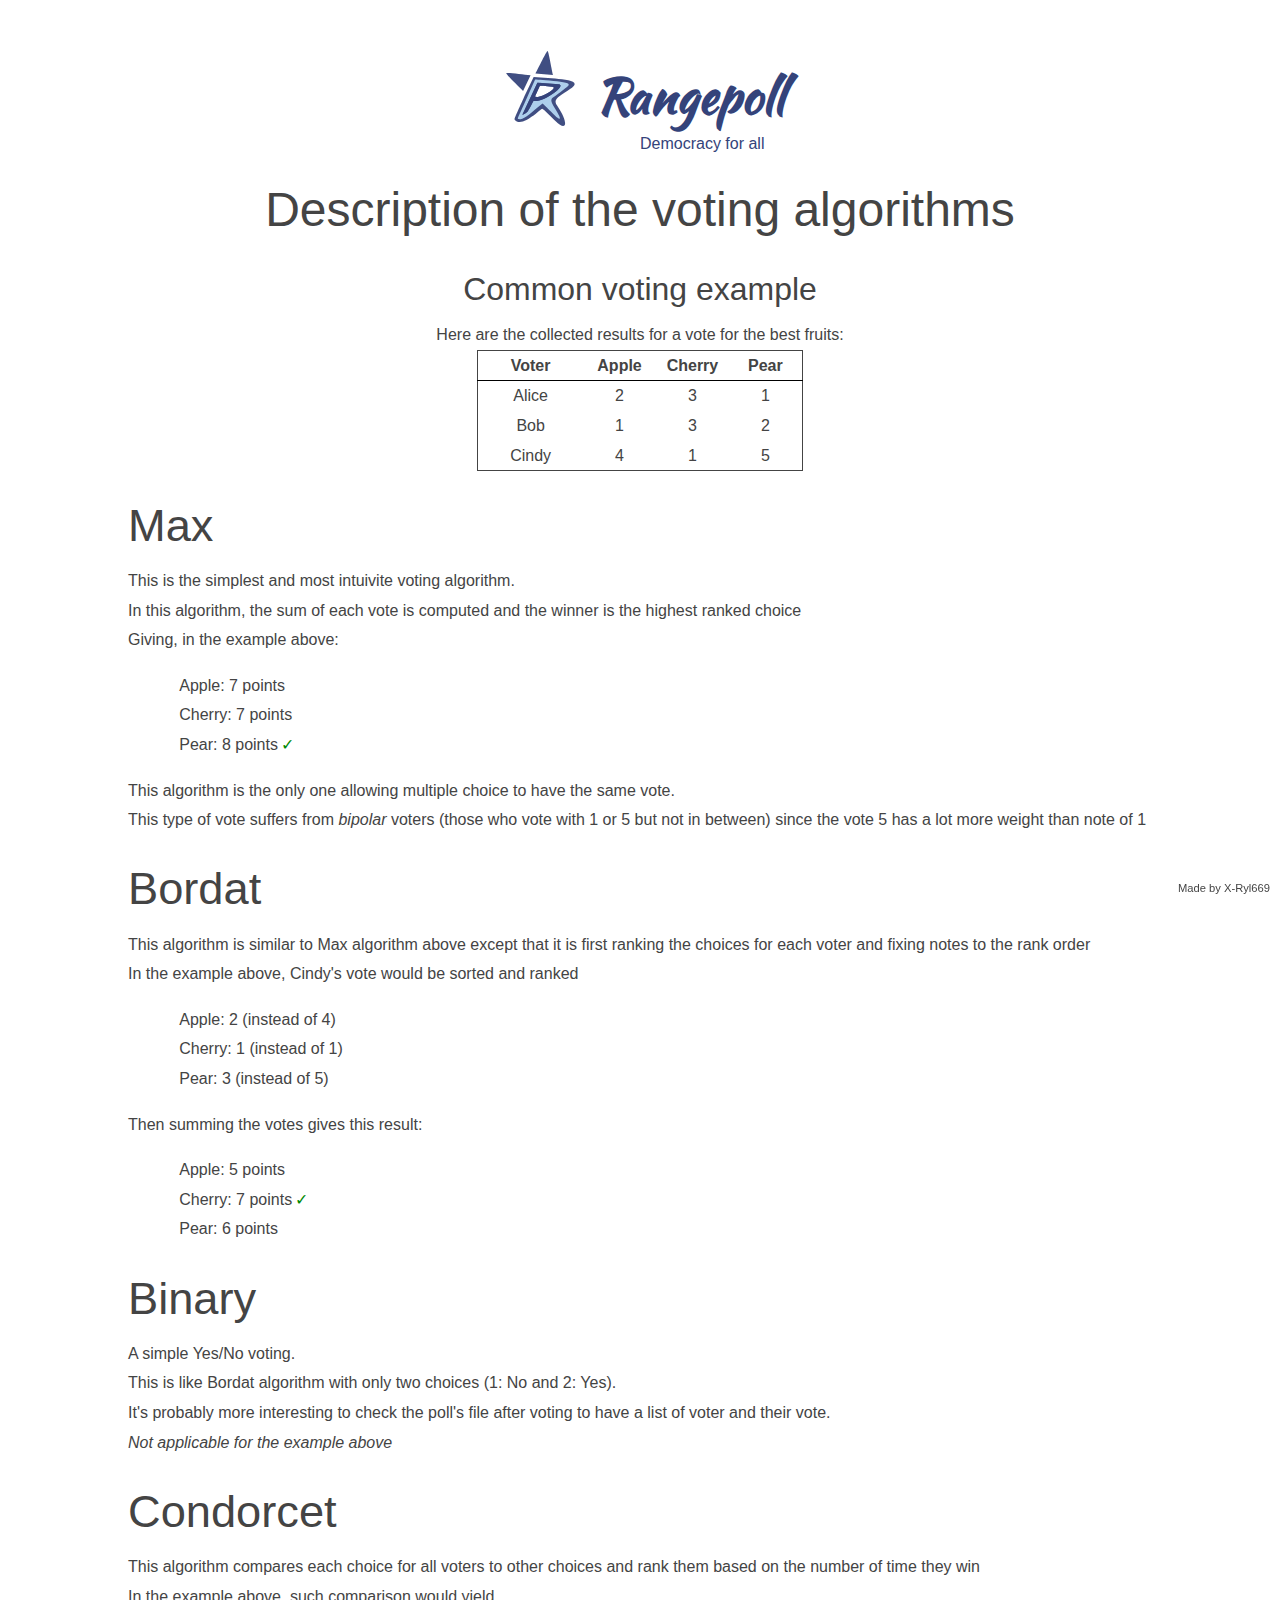
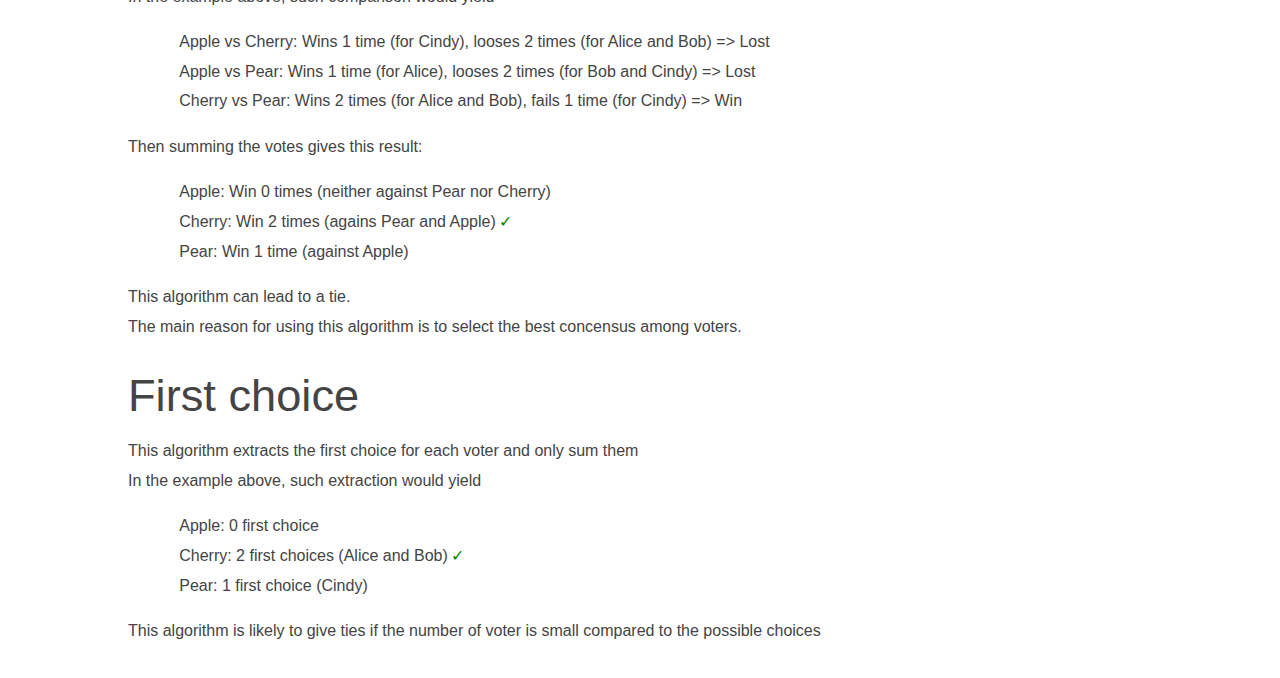
==== static/html/voting_algorithm.html @ 9acef11a "Fix error with static file serving not working on Heroku instance" ====
<!DOCTYPE html>
<html>
<head>
    <link href="../css/index.css" rel="stylesheet"/>
    <script src="../js/njs.min.js"></script>    
</head>
<body>
    <logo>Rangepoll</logo>
<h1>Description of the voting algorithms</h1>
<h3>Common voting example</h3>
Here are the collected results for a vote for the best fruits:
<table class="help">
<thead>
    <tr><th>Voter</th><th>Apple</th><th>Cherry</th><th>Pear</th></tr>
</thead>
<tbody>
<tr><td>Alice</td><td>2</td><td>3</td><td>1</td></tr>   
<tr><td>Bob</td><td>1</td><td>3</td><td>2</td></tr>   
<tr><td>Cindy</td><td>4</td><td>1</td><td>5</td></tr>   
</tbody>
</table>

<div class="leftAlign">
    <h2>Max</h2>
    <div>This is the simplest and most intuivite voting algorithm.</div>
    <div>In this algorithm, the sum of each vote is computed and the winner is the highest ranked choice</div>
    <div>Giving, in the example above:</div>
    <ul>
        <li>Apple: 7 points</li>
        <li>Cherry: 7 points</li>
        <li class="winner">Pear: 8 points</li>
    </ul>
    <div>This algorithm is the only one allowing multiple choice to have the same vote.</div>
    <div>This type of vote suffers from <em>bipolar</em> voters (those who vote with 1 or 5 but not in between) since the vote 5 has a lot more weight than note of 1</div> 

    <h2>Bordat</h2>
    <div>This algorithm is similar to Max algorithm above except that it is first ranking the choices for each voter and fixing notes to the rank order</div>
    <div>In the example above, Cindy's vote would be sorted and ranked</div>
    <ul>
        <li>Apple: 2 (instead of 4)</li>
        <li>Cherry: 1 (instead of 1)</li>
        <li>Pear: 3 (instead of 5)</li>    
    </ul>
    <div>Then summing the votes gives this result:</div>
    <ul>
        <li>Apple: 5 points</li>
        <li class="winner">Cherry: 7 points</li>
        <li>Pear: 6 points</li>
    </ul>

    <h2>Binary</h2>
    <div>A simple Yes/No voting.</div>
    <div>This is like Bordat algorithm with only two choices (1: No and 2: Yes).</div> 
    <div>It's probably more interesting to check the poll's file after voting to have a list of voter and their vote.</div>
    <div><em>Not applicable for the example above</em></div>



    <h2>Condorcet</h2>
    <div>This algorithm compares each choice for all voters to other choices and rank them based on the number of time they win</div>
    <div>In the example above, such comparison would yield</div>
    <ul>
        <li>Apple vs Cherry: Wins 1 time (for Cindy), looses 2 times (for Alice and Bob) => <b>Lost</b></li>
        <li>Apple vs Pear: Wins 1 time (for Alice), looses 2 times (for Bob and Cindy) => <b>Lost</b></li>
        <li>Cherry vs Pear: Wins 2 times (for Alice and Bob), fails 1 time (for Cindy) => <b>Win</b></li>
    </ul>
    <div>Then summing the votes gives this result:</div>
    <ul>
        <li>Apple: Win 0 times (neither against Pear nor Cherry)</li>
        <li class="winner">Cherry: Win 2 times (agains Pear and Apple)</li>
        <li>Pear: Win 1 time (against Apple)</li>    
    </ul>
    <div>This algorithm can lead to a tie.</div>
    <div>The main reason for using this algorithm is to select the best concensus among voters.</div>

    <h2>First choice</h2>
    <div>This algorithm extracts the first choice for each voter and only sum them</div>
    <div>In the example above, such extraction would yield</div>
    <ul>
        <li>Apple: 0 first choice</li>
        <li class="winner">Cherry: 2 first choices (Alice and Bob)</li>
        <li>Pear: 1 first choice (Cindy)</li>
    </ul>
    <div>This algorithm is likely to give ties if the number of voter is small compared to the possible choices</div>



    
</div>
<footer>Made by X-Ryl669</footer>
</body>    
</html>
---- static/css/index.css ----
@import url('https://fonts.googleapis.com/css2?family=Kaushan+Script&display=swap');
* { margin: 0; padding: 0; }

html {
    font-size: 12px;
    text-rendering: optimizeLegibility !important;
    -webkit-font-smoothing: antialiased !important;
    -moz-osx-font-smoothing: grayscale;
}

logo {
  background: url("logo.svg") no-repeat 0 0px;
  height: 128px;
  padding-left: 100px;
  display: inline-block;
  background-size: contain;
  font-family: 'Kaushan Script', cursive;
  font-size: 3rem;
  line-height: 8rem;
  font-weight: bold;
  color: #34437a;
  position: relative;
  margin-bottom: 1rem;
}
logo:after {
  content: 'Democracy for all';
  font-family: sans-serif;
  font-weight: 100;
  font-size: 1rem;
  display: block;
  position: absolute;
  top: 3rem;
  left: 50%;
}

  @media screen and (min-width: 32rem) and (max-width: 48rem) {
    html {
      font-size: 15px;
    }
  }
  
  @media screen and (min-width: 48rem) {
    html {
      font-size: 16px;
    }
  }
  
  body {
    line-height: 1.85;
  }
  
  p,
  .air-p {
    font-size: 1rem;
    margin-bottom: 1.3rem;
  }
  
  h1,
  .air-h1,
  h2,
  .air-h2,
  h3,
  .air-h3,
  h4,
  .air-h4 {
    margin: 1.414rem 0 .5rem;
    font-weight: inherit;
    line-height: 1.42;
  }
  
  h1,
  .air-h1 {
    margin-top: 0;
    font-size: 3rem;
  }
  
  h2,
  .air-h2 {
    font-size: 2.827rem;
  }
  
  h3,
  .air-h3 {
    font-size: 1.999rem;
  }
  
  h4,
  .air-h4 {
    font-size: 1.414rem;
  }
  
  h5,
  .air-h5 {
    font-size: 1.121rem;
  }
  
  h6,
  .air-h6 {
    font-size: .88rem;
  }
  
  small,
  .air-small {
    font-size: .707em;
  }
  
  /* https://github.com/mrmrs/fluidity */
  
  img,
  canvas,
  iframe,
  video,
  svg,
  select,
  textarea {
    max-width: 100%;
  }
  
  @import url(http://fonts.googleapis.com/css?family=Open+Sans:300italic,300);
  
  body {
    color: #444;
    font-family: 'Open Sans', Helvetica, sans-serif;
    font-weight: 300;
    margin: 1rem auto 1rem;
    max-width: 80vw;
    text-align: center;
  }
  
  img {
    border-radius: 50%;
    height: 200px;
    margin: 0 auto;
    width: 200px;
  }
  
  a,
  a:visited {
    text-decoration: none;
    display: inline-block;
  }
    
  pre {
    background-color: #fafafa;
    padding: 1rem;
    text-align: left;
  }
  
  blockquote {
    margin: 0;
    border-left: 5px solid #7a7a7a;
    font-style: italic;
    padding: 1.33em;
    text-align: left;
  }
  
  ul,
  ol,
  li {
    text-align: left;
  }
  
  p {
    color: #777;
  }

body { padding: 1em; }

a.user {
    position: fixed;
    top: 10px;
    right: 20px;
    text-decoration: none;
    color: #000;
}
a.user::after {
    content: ' ';
    position: absolute;
    transition: all ease 0.3s;
    top: 10px;
    font-weight: bold;
}
a.user:hover::after {
    content: 'Log out';
    right: 0px;
    width: max-content;
    top: 20px;
    color: #800;
}

div.dialog
{
    font-weight: lighter;
    font-family: sans-serif;
    font-size: 1em;
}
div.dialog i {
    margin: 1em auto;
    display: block;
}

.h { display: none }
ul {
    list-style-type: none;
}
ul.form li 
{
    height: 2em;
}
ul.form li span
{
    display: inline-block;
    width: 50%;
    height: 1em;
    box-sizing: border-box;
}
ul.form {
    width: 80%;
    margin: auto;
    background: #F0F0F0;
    padding: 1em;
    border-radius: 10px;
}
ul.form li span:first-child {
    text-align: right;
    padding-right: 0.4em;
    font-weight: 100;
}
ul.form li span:first-child::after {
    content: '\25ba';
    color: #CCC;
    font-size: 0.7em;
    padding-left: 0.4em;
}
ul.form li span:last-child input {
    height: 1.41em;
    background: none;
    border: none;
    border-bottom: 1px solid #000;
    font-size: 1em;
    outline: none !important;
    width: 60%;
}
ul.form li span input:focus {
    border-bottom: 2px solid #008;
}
ul.form button, .downHeader2 button {
    padding: 0.1em 5em;
    margin: 1em auto;
    display: block;
    height: 2em;
    border: none;
    background: #FCFCFC;
    border-radius: 10px;
    font-size: 0.9em;
    box-shadow: 0 0 5px #CCC;
    transition: all 0.3s;
    font-weight: bold;
}
ul.form button:hover {
    background: #FFF;
    box-shadow: 0 0 5px #888;
    color: #008;
}
.downHeader2 button:disabled {
  background: #EEE;
  color: #BBB;
}

#polls, #votes {
    max-width: 100vw;
    margin: 1.2rem auto;
    display: grid;
    grid-template-columns: repeat(auto-fit, minmax(350px, 1fr) );
    grid-auto-rows: 1fr;
    grid-column-gap: 30px;
    grid-row-gap: 30px;
    background: #94A9BB;
    padding: 1em;
    border-radius: 10px;
    box-shadow: 0 0 5px inset;
}

.pollList, .voteList {
    background: #fff;
    border-radius: 10px;
    -webkit-box-shadow: 0 -5px 3px rgba(0,0,0,0.1) inset,0 3px 3px rgba(0,0,0,0.2);
    box-shadow: 0 -5px 3px rgba(0,0,0,0.1) inset,0 3px 3px rgba(0,0,0,0.2);
    padding: 30px;
    position: relative;
    overflow: hidden;
}
.pollList deadline {
    position: absolute;
    transform: rotateZ(-45deg);
    background: #AAE1AA;
    left: -120px;
    top: 10px;
    font-size: 80%;
    width: 300px;
    box-shadow: 0 2px 4px #AAA;
    line-height: 1.4em;
}
.pollList deadline.passed {
    background: #E1AAAA;
}

.downHeader h1 {
    font-size: 1.414rem;
}

.downHeader h2, .downHeader2 h1 {
  font-size: 1.121rem;
  white-space: nowrap;
}

.downHeader h3, .downHeader2 h2 {
  font-size: 0.88rem;
}

.downHeader h4, .downHeader2 h3 {
  font-size: 0.88rem;
}

.downHeader h5, .downHeader2 h4 {
    font-size: 0.88rem;
}

.downHeader h6, .downHeader2 h5, .downHeader2 h6 {
    font-size: .88rem;
}

.downHeader > h1 {
    font-size: 1.6rem;
    font-weight: 400;
}
.downHeader2 > h1 {
    font-size: 2.6em;
}

[data-href] {
  cursor: pointer;
}
.loadVote {
    background: #65B7FD;
    border-radius: 10px;
    color: #FFF;
    width: max-content;
    padding: 0 2em;
    margin: 1em auto 0 auto;;
    cursor: pointer;
    transition: all ease 0.3s;    
}
.loadVote:hover::before {
    padding-right: 0.3em;
    padding-left: 0.7em;
    color: #EEE44A;
    text-shadow: 0 0 5px #FFF;
}
.loadVote::before {
    content: "\25B6";
    padding-right: 1em;
    font-size: 0.8rem;
    transition: all ease 0.3s;
}
.loadVote:hover {
    background: #3D86C6;
}

div.participant title {
    font-weight: bold;
    display: block;
}
div.participant ul {
    margin: auto;
    width: max-content;
    background: #CDDEEC;
    padding: 0 2em;
    border-radius: 10px;
}
div.participant li {
    display: inline-block;
}
div.participant ul > li:not(:last-child)::after {
    content: "\00b7";
    margin: 0 .4em;
}
div.participant li.current {
    font-weight: 500;
}
div.participant {
    width: 50%;
    float: left;
}
hr {
    clear: both;
    border: none;
}

div.rating input {
    display: none;
}
div.rating label::before {
    background: url('data:image/svg+xml;utf8,<svg xmlns="http://www.w3.org/2000/svg" viewBox="0 0 171 164"><path fill="none" stroke="%23000" stroke-linecap="round" stroke-width="7" d="M167 61c1 3-53 34-53 37-1 3 26 58 24 60-3 2-49-40-52-40-3 1-47 44-49 42-3-2 22-58 21-61S3 67 4 65c0-3 62 3 64 1 3-1 13-62 16-62 3-1 16 60 18 62 3 1 64-8 65-5z" opacity=".9"/></svg>');
    display: inline-block;
    width: 32px;
    height: 32px;
    background-size: 32px 32px;
    content: '';
    margin-right: 1px;
    transition: all ease 0.3s;
}
div.rating input:checked ~ label::before, 
div.rating:not(:checked) > label:hover::before, 
div.rating:not(:checked) > label:hover ~ label::before
{
    background: url('data:image/svg+xml;utf8,<svg xmlns="http://www.w3.org/2000/svg" xmlns:xlink="http://www.w3.org/1999/xlink" viewBox="0 0 171 164"><defs><linearGradient id="d"><stop offset="0" stop-color="%237f5716"/><stop offset=".4" stop-color="%23e1d3b8"/><stop offset=".5" stop-color="%23f4e2bd"/><stop offset=".5" stop-color="%23c4ab75"/><stop offset="1" stop-color="%23876616"/></linearGradient><linearGradient id="c"><stop offset="0" stop-color="%23865b17"/><stop offset=".6" stop-color="%23f9f4ec"/><stop offset=".8" stop-color="%23d1a45a"/><stop offset=".8" stop-color="%23faf2e4"/><stop offset="1" stop-color="%237f5716"/></linearGradient><linearGradient id="b"><stop offset="0" stop-color="%237f5716"/><stop offset=".5" stop-color="%23c8a362"/><stop offset=".6" stop-color="%23f6e5ca"/><stop offset="1" stop-color="%237f5716"/></linearGradient><linearGradient id="a"><stop offset="0" stop-color="%237f5716"/><stop offset=".2" stop-color="%23ede6db"/><stop offset=".2" stop-color="%239b7945"/><stop offset=".3" stop-color="%23f9f0df"/><stop offset="1" stop-color="%23876616"/></linearGradient><linearGradient id="h" x1="378" x2="680.6" y1="627" y2="832.8" gradientUnits="userSpaceOnUse" xlink:href="%23a"/><linearGradient id="f" x1="275.8" x2="378" y1="700.5" y2="627" gradientUnits="userSpaceOnUse" xlink:href="%23b"/><linearGradient id="e" x1="378" x2="273" y1="1052.7" y2="704.2" gradientUnits="userSpaceOnUse" xlink:href="%23c"/><linearGradient id="g" x1="378" x2="680.1" y1="1052.7" y2="833.2" gradientUnits="userSpaceOnUse" xlink:href="%23d"/></defs><g stroke-width=".5"><path fill="url(%23e)" d="M273 704C249 725 75 833 75 833s231-18 240-12c9 7 63 232 63 232V737z" opacity=".9" transform="scale(-.26458 .26458) rotate(-35 -612 1665)"/><path fill="url(%23f)" d="M273 704l105 33V627c-11 0-187-150-187-150-8-8 88 214 85 224l-3 3z" opacity=".9" transform="scale(-.26458 .26458) rotate(-35 -612 1665)"/><path fill="url(%23g)" d="M378 737v316s54-225 63-232c9-6 229 21 239 12z" opacity=".9" transform="scale(-.26458 .26458) rotate(-35 -612 1665)"/><path fill="url(%23h)" d="M378 737l302 96h1S484 712 480 701c-3-10 85-224 85-224L378 627z" opacity=".9" transform="scale(-.26458 .26458) rotate(-35 -612 1665)"/></g><path fill="none" stroke="%23000" stroke-linecap="round" stroke-width="7" d="M167 61c1 3-53 34-53 37-1 3 26 58 24 60-3 2-49-40-52-40-3 1-47 44-49 42-3-2 22-58 21-61S3 67 4 65c0-3 62 3 64 1 3-1 13-62 16-62 3-1 16 60 18 62 3 1 64-8 65-5z" opacity=".9"/></svg>');
    background-size: 32px 32px;
}
div.rating label 
{
    position: relative;
    float: right;
}
div.rating:hover label::before {
    filter: blur(1px);
}
div.rating:not(:checked) > label:hover ~ label::before, 
div.rating:not(:checked) > label:hover::before {
    filter: blur(0px);
}
div.rating {
    width: max-content;
    height: 2em;
    margin: auto;
}
div.voteList > h1:first-child {
    font-size: 1.4rem;
    font-weight: 400;
}
.descVote {
    text-align: left;
    margin-top: 1em;
}
#votes {
    margin: 2em auto;
}
.downHeader2 button { background: #fff2ca; }
.downHeader2 button:hover {
    background: #FFF8E0;
    box-shadow: 0 0 5px #888;
    color: #008;
}
.voteList.notActive {
    background: #DDD;
    transition: all ease 0.3s;
    filter: blur(1px);
}
button.flash {
    animation: blinker 1.5s linear 5;
}
@keyframes blinker {
    50% {
        box-shadow: 0 0 8px #800;
    }
}
#winner span {
  font-weight: bold;
  text-transform: capitalize;
}
#winner {
  font-size: 2em;
  margin: 1em;
}
#voteResults li {
  height: 3em;
  position: relative;
}
#voteResults li span {
  z-index: 2;
  position: relative;
  text-transform: capitalize;
  margin-left: 1em;
  font-weight: 400;
  line-height: 1.7em;
  font-size: 1.2em;
}
progress {
  position: absolute;
  height: 2em;
  border-radius: 10px;
  width: 100%;
  -webkit-appearance: none;
  appearance: none;
  background: #f1f1f1;
  box-shadow: 0 2px 5px 0px rgba(0,0,0,0.3);
  border: none;
}
progress[value]::-webkit-progress-bar {
  background: #f1f1f1;
  box-shadow:  0 2px 5px 0px rgba(0,0,0,0.3);
}
progress[value]::-webkit-progress-value, progress[value]::-moz-progress-bar { 
  background: linear-gradient(to right, #EDF0F2 0%, #ADCFEC 100%);
  border-radius: 10px; 
  box-shadow: 0 0 5px #444;
}
value::after {
  content: " / " attr(data-max);
  font-size: 0.6em;
  font-weight: lighter;
  margin-left: 0.1em;
}
value {
  position: absolute;
  right: 10px;
  font-size: 2em;
  top: -0.4em;
  text-align: left;
  width: max-content;
}
.voteResult { 
  margin-top: 1em;
  transition: all ease 0.6s;
  color: #444;
}
.voteResult::before {
  content: '';
  background: url("data:image/svg+xml,%3Csvg xmlns='http://www.w3.org/2000/svg' viewBox='0 0 64 64'%3E%3Cpath d='M62 32S52 52 32 52 2 32 2 32s10-20 30-20 30 20 30 20' fill='%23231f20'/%3E%3Cpath d='M57 32s-8 17-25 17S7 32 7 32s8-17 25-17 25 17 25 17z' fill='%23fff'/%3E%3Cpath d='M45 32c0 8-6 14-13 14-8 0-14-6-14-14 0-7 6-13 14-13 7 0 13 6 13 13' fill='%2342ade2'/%3E%3Cpath d='M39 32c0 4-3 8-7 8s-8-4-8-8 4-7 8-7 7 3 7 7' fill='%23231f20'/%3E%3C/svg%3E") no-repeat 0 0.2em;
  height: 1.1em;
  display: inline-block;
  width: 1.1em;
  margin-right: 0.5em;
  filter: grayscale(1);
  transition: all ease 0.6s;
  opacity: 0.5;
}
.voteResult:hover { color: #000; }
.voteResult:hover::before { filter: grayscale(0); opacity: 1;}
.back::before {
  content: "❮❮❮";
  color: black;
  font-weight: bold;
  font-family: monospace;
  letter-spacing: 0em;
  transition: all cubic-bezier(0.64, 0.57, 0.67, 1.53) 0.25s;
}
.back:hover::before {
  letter-spacing: -.1em;
}
.back {
  color: transparent;
  font-size: 2em;
  position: fixed;
  top: 10px;
  left: 10px;
  line-height: 1em;
}
a.noJS {
  display: block;
  font-weight: 500;
}
#errMsg {
  background: #FCC;
  position: fixed;
  top: 50%;
  height: 2em;
  left: 25%;
  width: 50%;
  padding: 1em;
  border-radius: 10px;
  box-shadow: 0 0 15px #800;
  font-weight: 400;
  display: none;
}
#errMsg.error {
  display: block;
}
#errMsg span {
  text-transform: capitalize;
  font-weight: bold;
}

table.help {
  margin: auto;
  border: 1px solid;
  border-collapse: collapse;
}
table.help thead tr {
  border-bottom: 1px solid black;
}
table.help td {
  padding: 0 2em;
}
div.leftAlign {
  text-align: left;
}
div.leftAlign ul
{
  margin: 1em auto;
  width: 90%;
}
div.leftAlign ul li.winner::after {
  content: "✓";
  color: #080;
  padding-left: 0.2em;
}
div.leftAlign ul li.winner {
  font-weight: 500;
}
footer {
  position: fixed;
  bottom: 1px;
  right: 10px;
  font-size: 0.7em;
}
help {
  color: #888;
}
help a.noJS {
  border-radius: 50%;
  border: 2px solid #008;
  width: 20px;
  height: 20px;
  line-height: 20px;
  font-size: 15px;
  font-weight: 600;
  color: #008;
  font-family: monospace;
  display: inline-block;
}
help a.noJS:hover {
  color: #FFF;
  background: #008;
}
div.binary input[type="radio"] + label::before {
  font-size: 2rem;
  filter: grayscale(1);
  transition: all ease 0.3s;
}
div.binary input[type="radio"] {
  display: none;
}
div.binary input[value="1"] + label::before {
  content: "👍";
}
div.binary input[value="0"] + label::before {
  content: "👎";
}
div.binary input:checked + label::before {
  filter: grayscale(0);
}
div.binary input[type="radio"] + label:hover::before {
  filter: grayscale(0) blur(0);
}
div.binary:hover label {
  filter: blur(1px);
}
div.binary label {
  height: 2rem;
  display: inline-block;
}
div.binary {
  height: 2rem;
  padding: 0;
  width: max-content;
  margin: 0 auto;
}
div.binary:hover input:checked + label, div.binary:hover label:hover {
  filter: none;
}
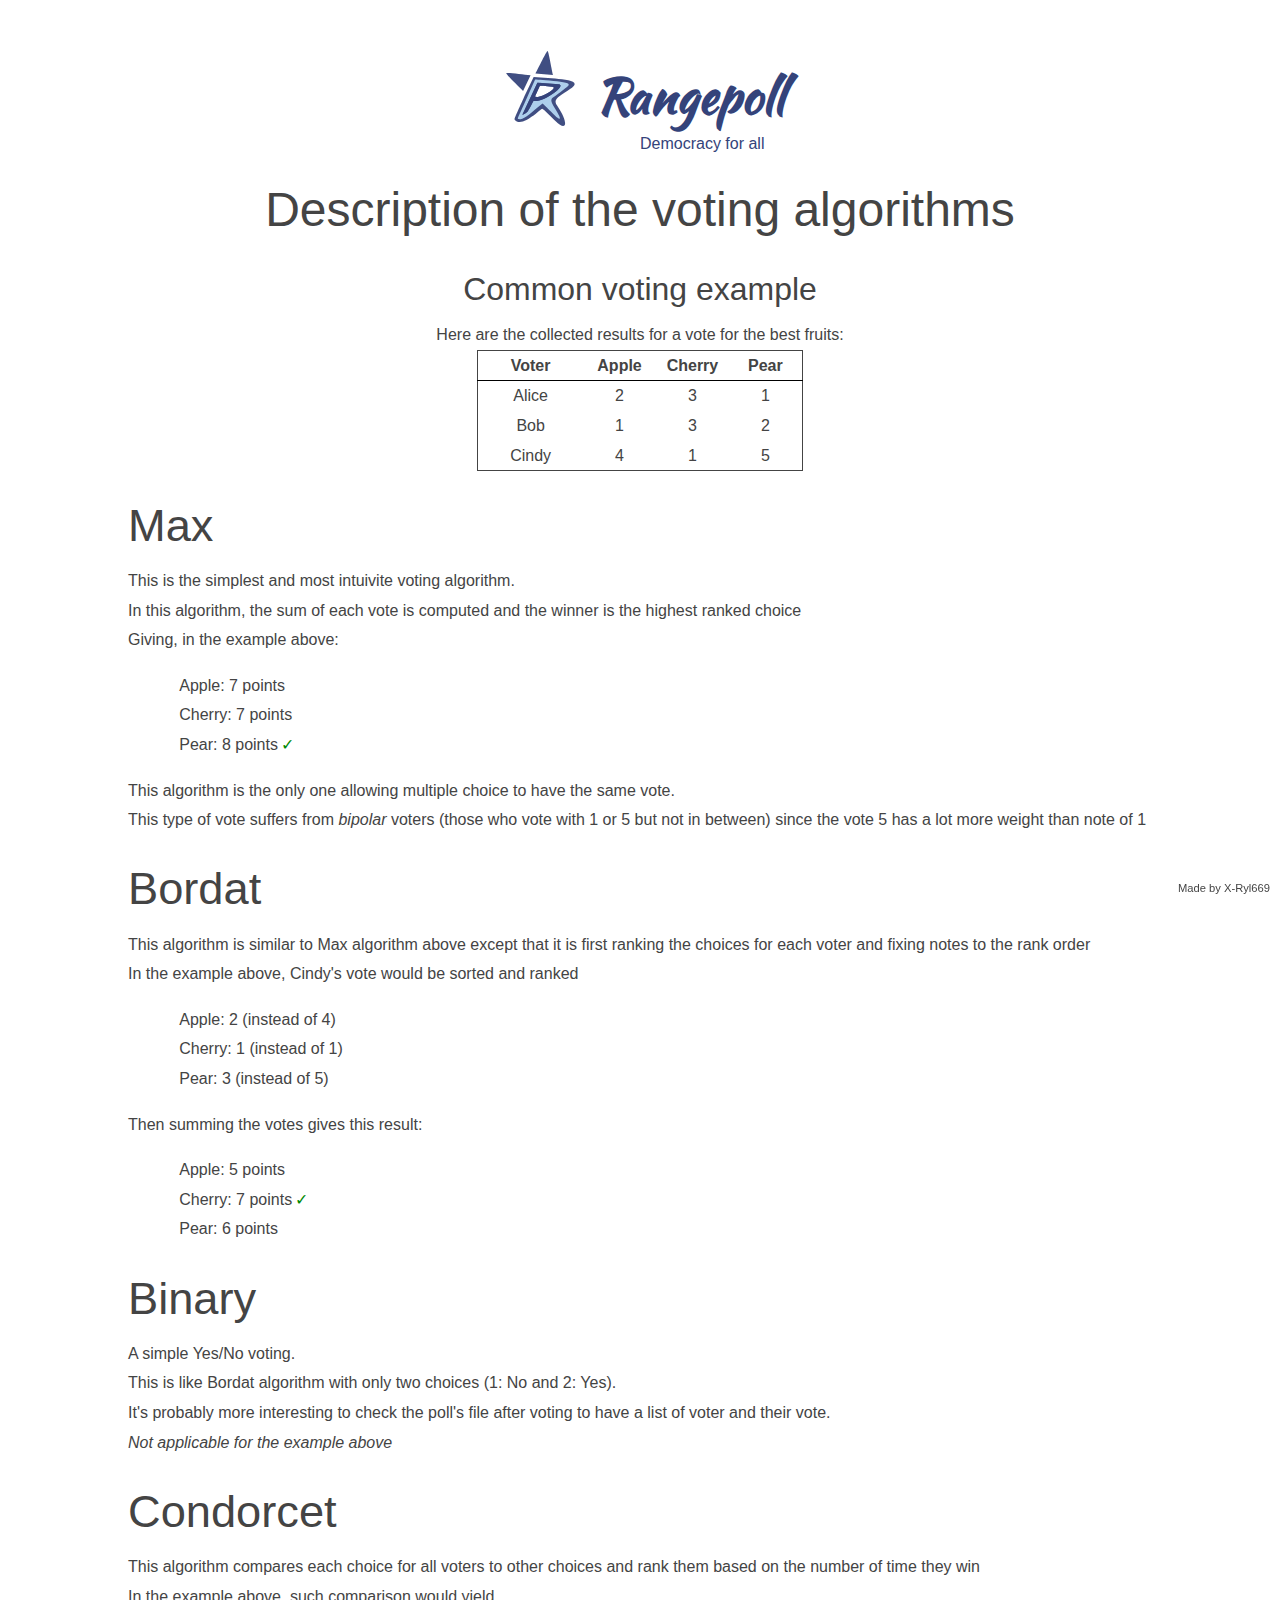
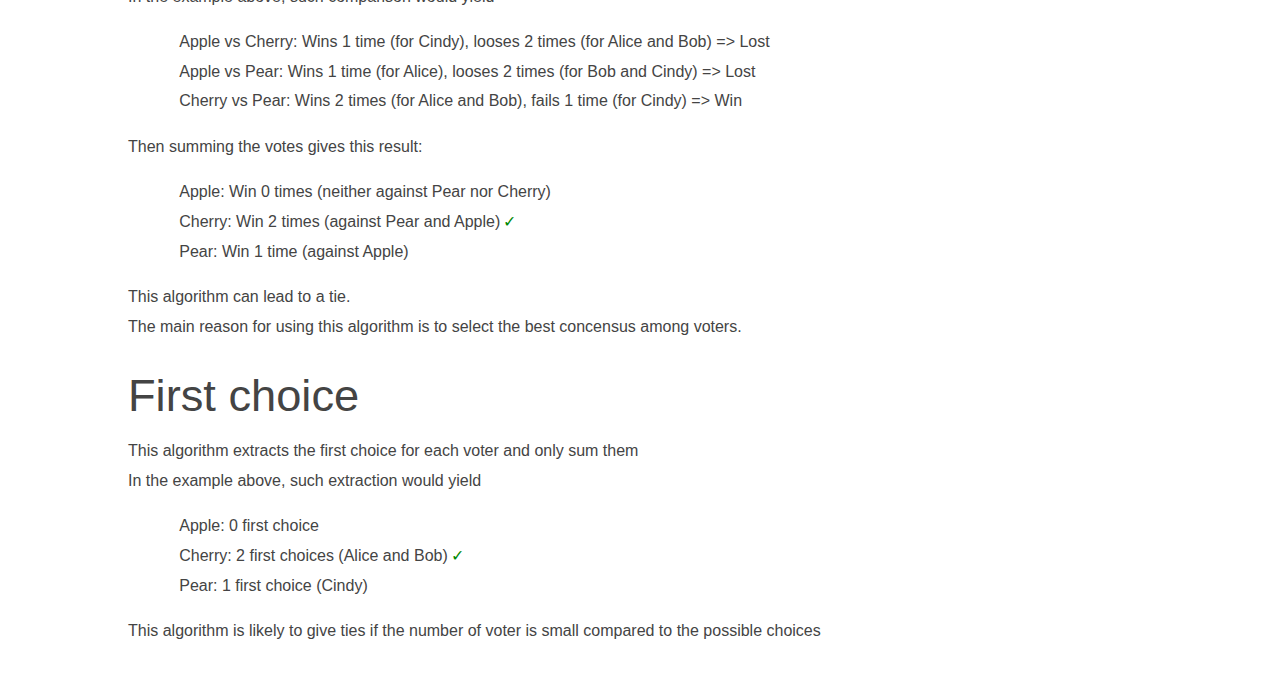
==== commit 644be09f: "Add support for voting matrix WIP: sending email for polls automatically is starting to work, need t" ====
--- a/static/html/voting_algorithm.html
+++ b/static/html/voting_algorithm.html
@@ -67,7 +67,7 @@
     <div>Then summing the votes gives this result:</div>
     <ul>
         <li>Apple: Win 0 times (neither against Pear nor Cherry)</li>
-        <li class="winner">Cherry: Win 2 times (agains Pear and Apple)</li>
+        <li class="winner">Cherry: Win 2 times (against Pear and Apple)</li>
         <li>Pear: Win 1 time (against Apple)</li>    
     </ul>
     <div>This algorithm can lead to a tie.</div>
--- a/static/css/index.css
+++ b/static/css/index.css
@@ -166,26 +166,61 @@
 
 body { padding: 1em; }
 
-a.user {
+div.user {
     position: fixed;
     top: 10px;
     right: 20px;
     text-decoration: none;
     color: #000;
 }
-a.user::after {
-    content: ' ';
-    position: absolute;
-    transition: all ease 0.3s;
-    top: 10px;
-    font-weight: bold;
-}
-a.user:hover::after {
-    content: 'Log out';
-    right: 0px;
-    width: max-content;
-    top: 20px;
-    color: #800;
+div.user span {
+  position: relative;
+  z-index: 2;
+}
+div.user ul
+{
+  max-height: 0;
+  overflow: hidden;
+  transition: all ease 0.6s;
+  transform: translateY(-100%);
+  padding: 1em;
+  border-radius: 10px;
+  background: #EEE;
+  z-index: -1;
+  margin: 0 -1em;
+}
+div.user:hover ul
+{
+  max-height: 25em;
+  transform: translateY(0);
+}
+div.user ul li a 
+{
+  color: black;
+}
+div.user ul li:first-child {
+  margin-top: 1em;
+  transition: all ease 0.6s;
+}
+div.user:hover ul li:first-child {
+  margin-top: 0em;
+}
+div.user ul li a::before {
+  color: #800;
+  font-size: 1.1em;
+  width: 1.6rem;
+  display: inline-block;
+}
+div.user ul li:first-child a::before {
+  content: "⚙";
+  font-size: 1.4em;
+}
+div.user ul li:last-child a::before {
+  content: "✘";
+}
+div.user ul li a:hover {
+  color: #800;
+  transition: all ease 0.5s;
 }
 
 div.dialog
@@ -445,7 +480,7 @@
 #votes {
     margin: 2em auto;
 }
-.downHeader2 button { background: #fff2ca; }
+.downHeader2 button { background: #fff2ca; height: 4rem; }
 .downHeader2 button:hover {
     background: #FFF8E0;
     box-shadow: 0 0 5px #888;
@@ -499,8 +534,14 @@
 progress[value]::-webkit-progress-bar {
   background: #f1f1f1;
   box-shadow:  0 2px 5px 0px rgba(0,0,0,0.3);
-}
-progress[value]::-webkit-progress-value, progress[value]::-moz-progress-bar { 
+  border-radius: 10px;
+}
+progress[value]::-webkit-progress-value { 
+  background: linear-gradient(to right, #EDF0F2 0%, #ADCFEC 100%);
+  border-radius: 10px; 
+  box-shadow: 0 0 5px #444;
+}
+progress[value]::-moz-progress-bar { 
   background: linear-gradient(to right, #EDF0F2 0%, #ADCFEC 100%);
   border-radius: 10px; 
   box-shadow: 0 0 5px #444;
@@ -581,16 +622,35 @@
   font-weight: bold;
 }
 
-table.help {
+table.help, table.admin, table.voteMatrix, div.admin {
   margin: auto;
   border: 1px solid;
   border-collapse: collapse;
-}
-table.help thead tr {
+  width: max-content;
+}
+table.help thead tr, table.voteMatrix thead tr, table.admin tr, div.admin div.tr, div.admin form.tr {
   border-bottom: 1px solid black;
 }
-table.help td {
+table.help td, table.voteMatrix td, table.voteMatrix th {
   padding: 0 2em;
+}
+table.voteMatrix tr th:first-child {
+  border-right: 1px solid black;
+}
+table.admin td, div.admin .td {
+  padding: 0 0.2em;
+}
+div.table {
+  display: table;
+}
+div.tr, form.tr {
+  display: table-row;
+}
+span.td, span.th {
+  display: table-cell;
+}
+div.tr.head {
+  font-weight: bold;
 }
 div.leftAlign {
   text-align: left;
@@ -668,4 +728,81 @@
 }
 div.binary:hover input:checked + label, div.binary:hover label:hover {
   filter: none;
-}+}
+/*
+toolbar {
+  position: relative;
+  width: 30rem;
+  display: block;
+}
+*/
+
+toolbar icon {
+  display: inline-block;
+  cursor: pointer;
+  width: 5rem;
+  overflow: hidden;
+  height: 3rem;
+  transition: all 0.4s;
+  white-space: nowrap;
+  position: relative;
+  color: transparent;
+}
+toolbar icon::before {
+  font-size: 2rem;
+  width: 1em;
+  display: block;
+  position: absolute;
+  left: 30%;
+  color: black;
+  top: 0.5rem;
+  height: 2rem;
+}
+toolbar icon:hover {
+  color: black;
+}
+toolbar icon:hover::before {
+  text-shadow: 1px 1px 1px #888;
+}
+icon.sendemail::before {
+  content: '✉';
+}
+icon.edit::before {
+  content: '✎';
+}
+icon.delete::before {
+  content: '✘';
+}
+div.admin ul li:nth-child(2n+1) {
+  background: #EEE;
+}
+div.admin ul li {
+  min-width: 25em;
+  height: 2rem;
+  line-height: 2rem;
+}
+div.admin ul {
+  border: 1px solid #DDD;
+  border-width: 0 1px;
+}
+div.admin ul li select {
+  width: 100%;
+  height: 100%;
+}
+div.admin option[default] {
+  display: none;
+}
+.downHeader2 help + h3 {
+  font-size: 1.2rem;
+  font-weight: 500;
+  margin-top: 3.5em;
+  font-style: italic;
+}
+table.voteMatrix span.vote0::before {
+  content: "✘";
+  color: red;
+}
+table.voteMatrix span.vote1::before {
+  content: "✓";
+  color: green;
+}
